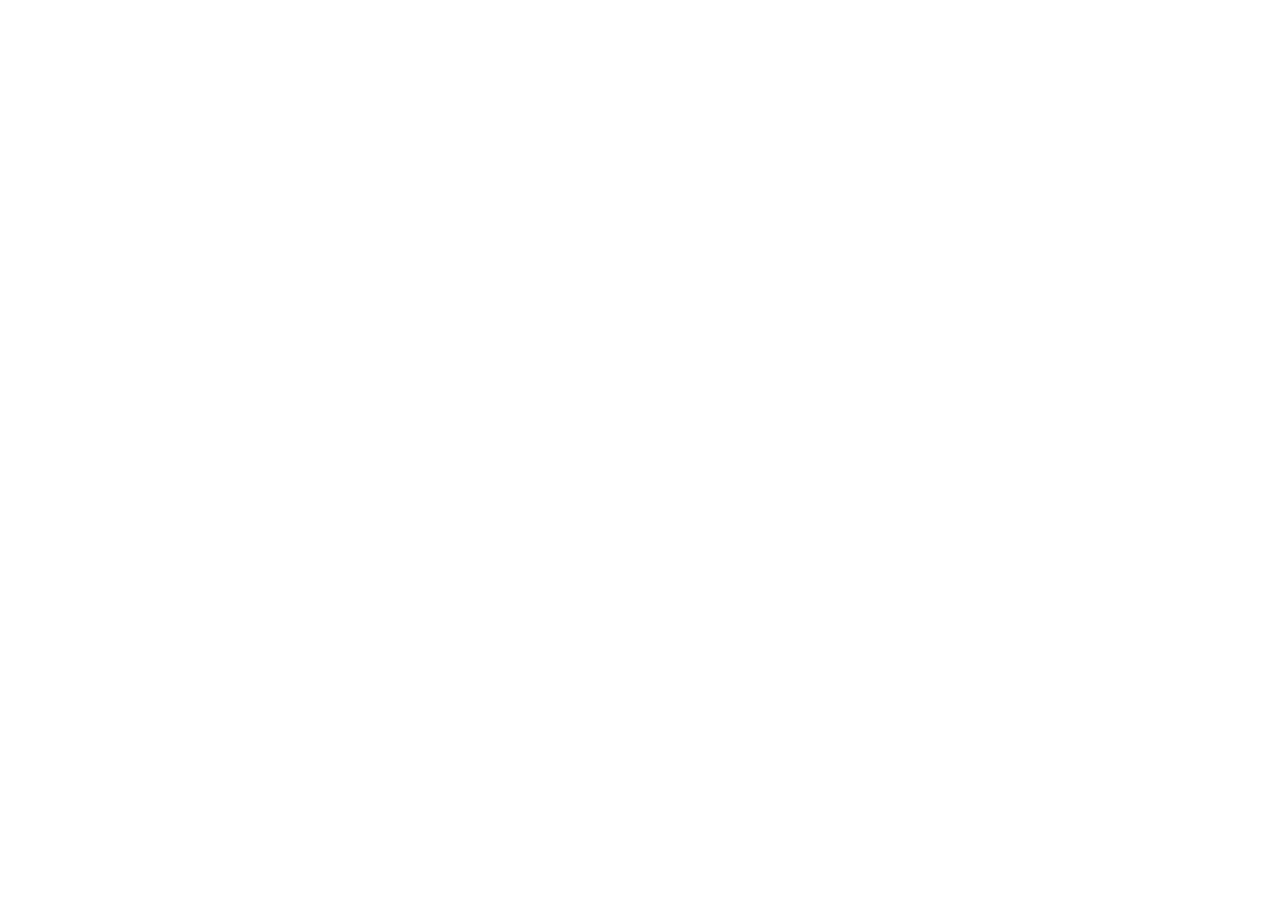
==== index.html @ effb959e "Se da inicio al Proyecto BarberFlow" ====
<!DOCTYPE html>
<html lang="en">
<head>
    <meta charset="UTF-8">
    <meta name="viewport" content="width=device-width, initial-scale=1.0">
    <title>BarberFlow</title>
</head>
<body>
    
</body>
</html>
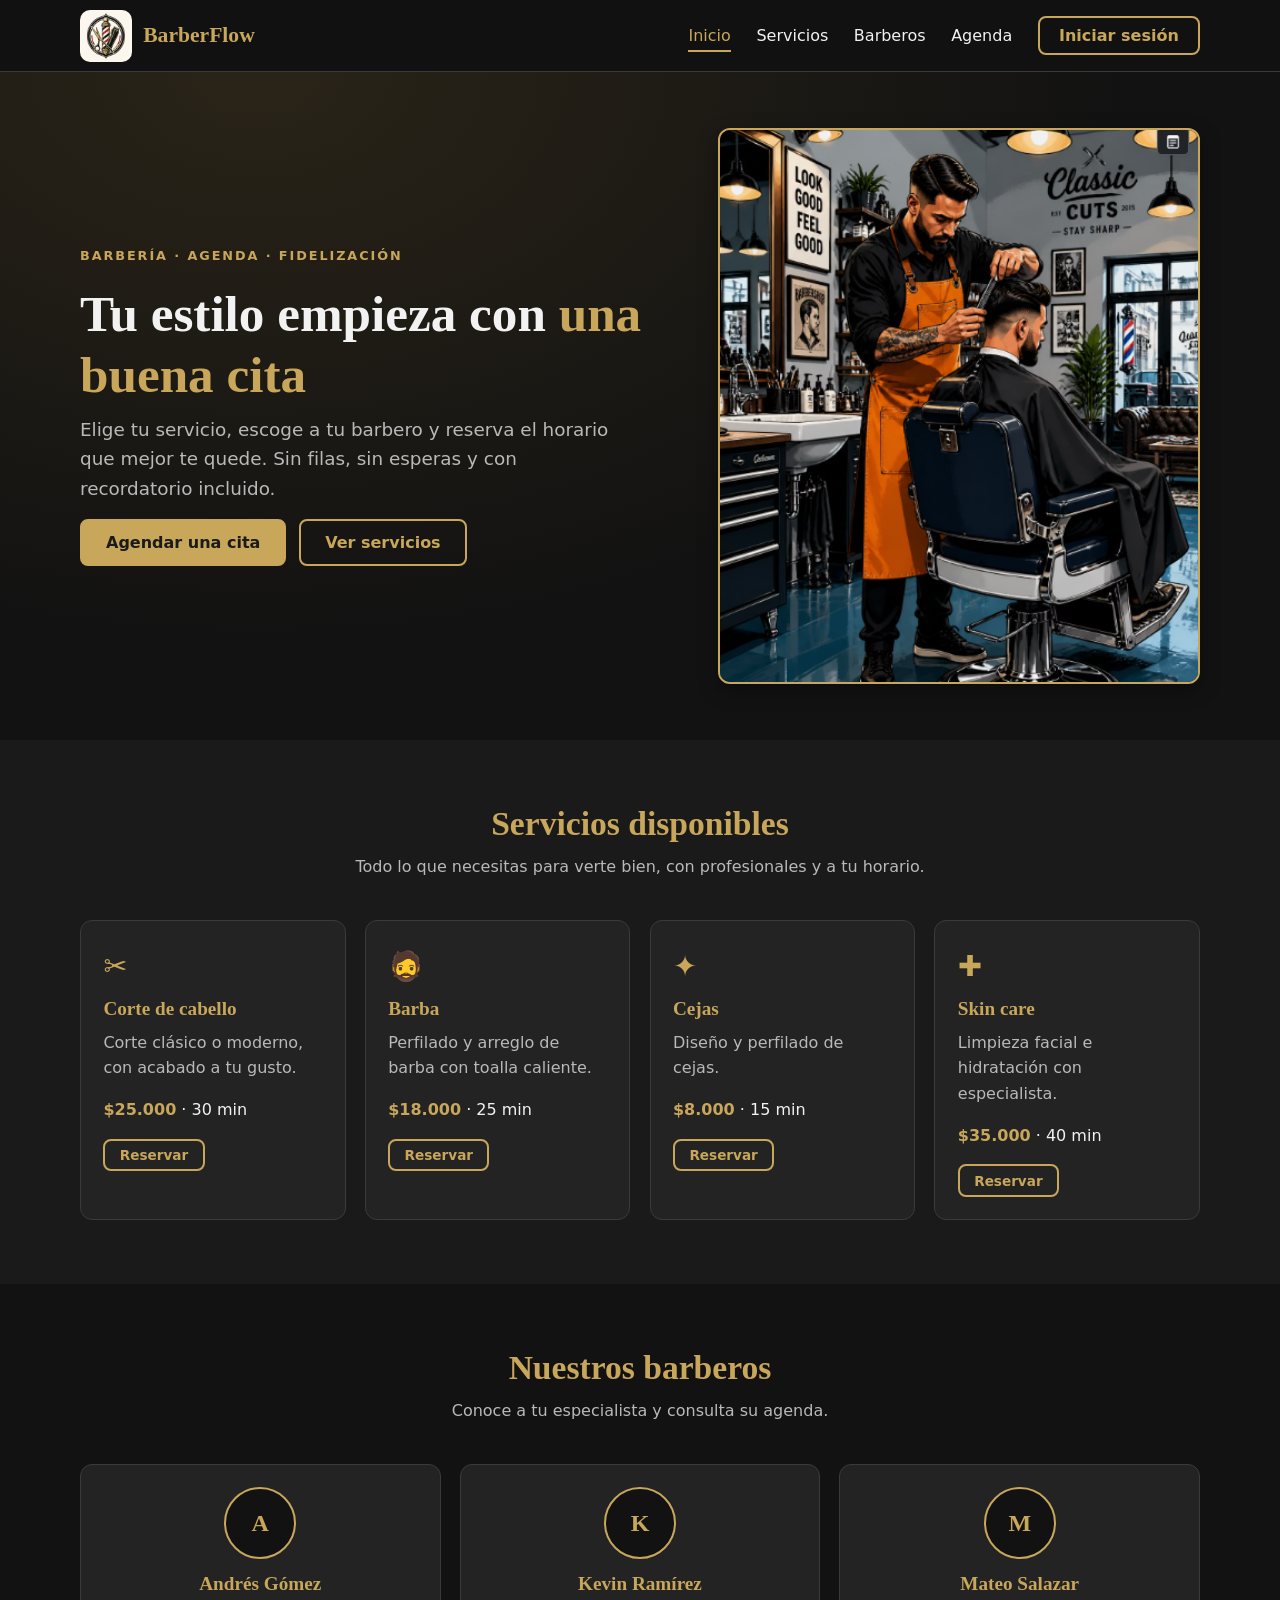
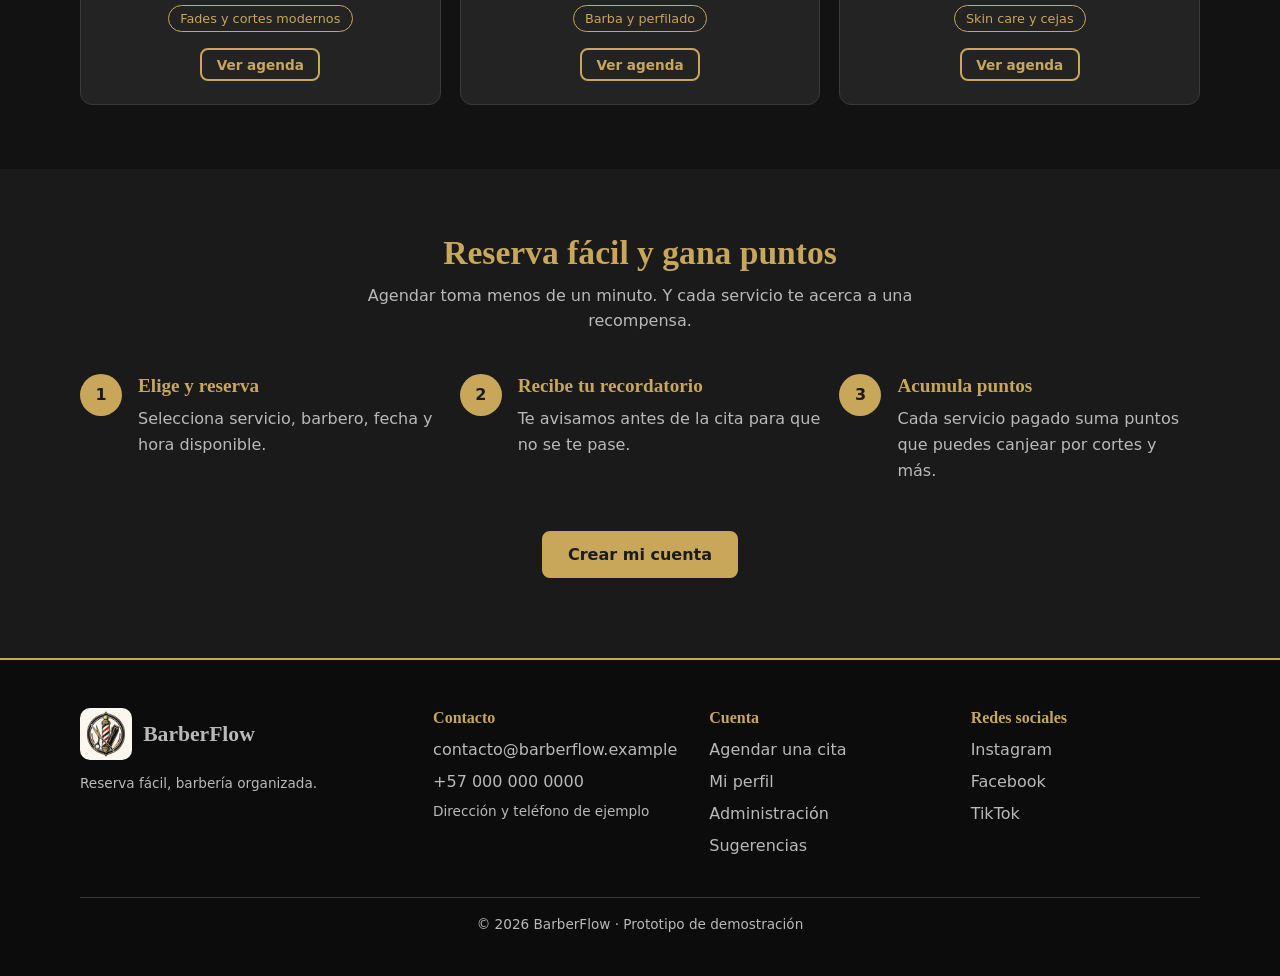
==== commit 52918540: "Se agrega toda la interfaz visual del proyecto" ====
--- a/index.html
+++ b/index.html
@@ -1,11 +1,80 @@
 <!DOCTYPE html>
-<html lang="en">
+<html lang="es">
 <head>
     <meta charset="UTF-8">
     <meta name="viewport" content="width=device-width, initial-scale=1.0">
-    <title>BarberFlow</title>
+    <meta name="description" content="BarberFlow: reserva tu cita en la barbería, acumula puntos y gestiona tu agenda.">
+    <link rel="icon" href="img/logo.png">
+    <title>BarberFlow · Reserva tu cita</title>
+    <link rel="stylesheet" href="css/styles.css">
 </head>
-<body>
-    
+<body data-page="inicio">
+    <a class="skip-link" href="#contenido">Saltar al contenido</a>
+    <header id="site-header"></header>
+
+    <main id="contenido">
+        <!-- Sección principal -->
+        <section class="hero">
+            <div class="container hero__grid">
+                <div>
+                    <p class="hero__eyebrow">Barbería · Agenda · Fidelización</p>
+                    <h1>Tu estilo empieza con <em>una buena cita</em></h1>
+                    <p class="lead">Elige tu servicio, escoge a tu barbero y reserva el horario que mejor te quede. Sin filas, sin esperas y con recordatorio incluido.</p>
+                    <div class="hero__actions">
+                        <a class="btn" href="reserva.html">Agendar una cita</a>
+                        <a class="btn btn--outline" href="#servicios">Ver servicios</a>
+                    </div>
+                </div>
+                <img class="hero__photo" src="img/barberia.png" width="430" height="556"
+                     alt="Un barbero atiende a un cliente sentado en la silla de la barbería">
+            </div>
+        </section>
+
+        <!-- Servicios -->
+        <section class="section section--alt" id="servicios">
+            <div class="container">
+                <div class="section__head">
+                    <h2>Servicios disponibles</h2>
+                    <p>Todo lo que necesitas para verte bien, con profesionales y a tu horario.</p>
+                </div>
+                <div class="grid grid--4" id="lista-servicios"></div>
+            </div>
+        </section>
+
+        <!-- Barberos -->
+        <section class="section" id="barberos">
+            <div class="container">
+                <div class="section__head">
+                    <h2>Nuestros barberos</h2>
+                    <p>Conoce a tu especialista y consulta su agenda.</p>
+                </div>
+                <div class="grid grid--3" id="lista-barberos"></div>
+            </div>
+        </section>
+
+        <!-- Cómo funciona -->
+        <section class="section section--alt" id="como-funciona">
+            <div class="container">
+                <div class="section__head">
+                    <h2>Reserva fácil y gana puntos</h2>
+                    <p>Agendar toma menos de un minuto. Y cada servicio te acerca a una recompensa.</p>
+                </div>
+                <div class="grid grid--3">
+                    <div class="feature"><span class="feature__num">1</span>
+                        <div><h3>Elige y reserva</h3><p class="muted">Selecciona servicio, barbero, fecha y hora disponible.</p></div></div>
+                    <div class="feature"><span class="feature__num">2</span>
+                        <div><h3>Recibe tu recordatorio</h3><p class="muted">Te avisamos antes de la cita para que no se te pase.</p></div></div>
+                    <div class="feature"><span class="feature__num">3</span>
+                        <div><h3>Acumula puntos</h3><p class="muted">Cada servicio pagado suma puntos que puedes canjear por cortes y más.</p></div></div>
+                </div>
+                <p style="text-align:center; margin-top:2rem"><a class="btn" href="login.html#registro">Crear mi cuenta</a></p>
+            </div>
+        </section>
+    </main>
+
+    <footer id="site-footer"></footer>
+
+    <script src="js/data.js"></script>
+    <script src="js/main.js"></script>
 </body>
-</html>+</html>
--- a/css/styles.css
+++ b/css/styles.css
@@ -0,0 +1,272 @@
+/* =====================================================
+   BarberFlow · estilos
+   Paleta: carbón + dorado (combina con el logo)
+   ===================================================== */
+:root {
+  --bg: #121212;          /* fondo principal (carbón) */
+  --bg-2: #1a1a1a;        /* secciones alternas */
+  --bg-3: #232323;        /* tarjetas sobre oscuro */
+  --gold: #c8a65a;        /* acento: títulos, iconos, detalles */
+  --gold-light: #dcc17f;  /* hover */
+  --text: #f2f2f2;        /* texto sobre oscuro */
+  --text-soft: #b9b9b9;
+  --paper: #f7f4ee;       /* superficies claras: formularios, tablas, calendario */
+  --paper-2: #ebe6da;
+  --ink: #1b1b1b;         /* texto sobre claro */
+  --ink-soft: #5b5b5b;
+  --line: #3a3a3a;
+  --line-paper: #d9d2c2;
+  --ok: #2f7d4f;
+  --err: #b3261e;
+  --warn: #9a6a00;
+  --radius: 12px;
+  --shadow: 0 6px 20px rgba(0, 0, 0, .35);
+  --font-body: "Segoe UI", system-ui, -apple-system, Roboto, Arial, sans-serif;
+  --font-title: Georgia, "Times New Roman", serif;
+}
+
+*, *::before, *::after { box-sizing: border-box; }
+html { scroll-behavior: smooth; }
+body {
+  margin: 0; background: var(--bg); color: var(--text);
+  font-family: var(--font-body); line-height: 1.6; overflow-x: hidden;
+}
+img { max-width: 100%; display: block; }
+a { color: inherit; }
+ul { list-style: none; margin: 0; padding: 0; }
+h1, h2, h3, h4 { font-family: var(--font-title); line-height: 1.2; margin: 0 0 .6rem; color: var(--gold); }
+h1 { font-size: clamp(2rem, 5vw, 3.2rem); }
+h2 { font-size: clamp(1.5rem, 3.2vw, 2.1rem); }
+h3 { font-size: 1.2rem; }
+p { margin: 0 0 1rem; }
+
+.container { width: min(1120px, 92%); margin-inline: auto; }
+.section { padding: 4rem 0; }
+.section--alt { background: var(--bg-2); }
+.section__head { text-align: center; max-width: 640px; margin: 0 auto 2.5rem; }
+.section__head p { color: var(--text-soft); }
+.muted { color: var(--text-soft); }
+.small { font-size: .85rem; }
+.sr-only { position: absolute; width: 1px; height: 1px; overflow: hidden; clip: rect(0 0 0 0); white-space: nowrap; }
+
+/* Foco visible para navegación con teclado */
+:focus-visible { outline: 3px solid var(--gold-light); outline-offset: 2px; }
+.skip-link { position: absolute; left: -999px; top: 0; background: var(--gold); color: var(--ink); padding: .6rem 1rem; z-index: 100; }
+.skip-link:focus { left: 0; }
+
+/* ---------- Botones ---------- */
+.btn {
+  display: inline-flex; align-items: center; justify-content: center; gap: .4rem;
+  padding: .75rem 1.5rem; border-radius: 8px; border: 2px solid var(--gold);
+  background: var(--gold); color: var(--ink); font: 700 1rem var(--font-body);
+  text-decoration: none; cursor: pointer; transition: background .2s, color .2s, transform .1s;
+}
+.btn:hover { background: var(--gold-light); border-color: var(--gold-light); }
+.btn:active { transform: translateY(1px); }
+.btn--outline { background: transparent; color: var(--gold); }
+.btn--outline:hover { background: var(--gold); color: var(--ink); }
+.btn--danger { background: transparent; border-color: var(--err); color: var(--err); }
+.btn--danger:hover { background: var(--err); color: #fff; border-color: var(--err); }
+.btn--sm { padding: .4rem .9rem; font-size: .85rem; }
+.btn--block { width: 100%; }
+.btn[disabled] { opacity: .5; cursor: not-allowed; }
+
+/* ---------- Cabecera ---------- */
+.site-header { position: sticky; top: 0; z-index: 50; background: rgba(18, 18, 18, .96); border-bottom: 1px solid var(--line); backdrop-filter: blur(6px); }
+.site-header__inner { display: flex; align-items: center; justify-content: space-between; gap: 1rem; padding: .6rem 0; }
+.brand { display: flex; align-items: center; gap: .7rem; text-decoration: none; font: 700 1.35rem var(--font-title); color: var(--gold); }
+.brand img { width: 52px; height: 52px; border-radius: 10px; }
+.nav-toggle { display: none; background: none; border: 2px solid var(--gold); color: var(--gold); border-radius: 8px; padding: .4rem .7rem; font-size: 1.3rem; cursor: pointer; }
+.nav ul { display: flex; align-items: center; gap: 1.6rem; }
+.nav a { text-decoration: none; padding: .3rem 0; border-bottom: 2px solid transparent; }
+.nav a:hover, .nav a[aria-current="page"] { color: var(--gold); border-bottom-color: var(--gold); }
+.nav a.btn { padding: .5rem 1.2rem; border-bottom: 2px solid var(--gold); }
+.nav a.btn:hover { color: var(--ink); }
+
+/* ---------- Hero ---------- */
+.hero { padding: 3.5rem 0; background: radial-gradient(ellipse at 20% 0%, #2a2418 0%, var(--bg) 60%); }
+.hero__grid { display: grid; grid-template-columns: 1.1fr .9fr; gap: 3rem; align-items: center; }
+.hero__eyebrow { color: var(--gold); letter-spacing: .15em; text-transform: uppercase; font-size: .8rem; font-weight: 700; }
+.hero h1 { color: var(--text); }
+.hero h1 em { color: var(--gold); font-style: normal; }
+.hero p.lead { font-size: 1.15rem; color: var(--text-soft); max-width: 46ch; }
+.hero__actions { display: flex; gap: .8rem; flex-wrap: wrap; }
+.hero__photo {
+  width: 100%; aspect-ratio: 4 / 5; object-fit: cover; object-position: center 25%;
+  border-radius: var(--radius); border: 2px solid var(--gold); box-shadow: var(--shadow);
+}
+
+/* ---------- Tarjetas ---------- */
+.grid { display: grid; gap: 1.2rem; }
+.grid--4 { grid-template-columns: repeat(auto-fit, minmax(230px, 1fr)); }
+.grid--3 { grid-template-columns: repeat(auto-fit, minmax(260px, 1fr)); }
+.grid--2 { grid-template-columns: repeat(auto-fit, minmax(300px, 1fr)); }
+.card { background: var(--bg-3); border: 1px solid var(--line); border-radius: var(--radius); padding: 1.4rem; }
+.card--paper { background: var(--paper); color: var(--ink); border-color: var(--line-paper); }
+.card--paper h2, .card--paper h3 { color: #6b5420; }
+.card--paper .muted { color: var(--ink-soft); }
+.card__icon { font-size: 1.8rem; color: var(--gold); margin-bottom: .5rem; }
+.price { color: var(--gold); font-weight: 700; }
+.barber-card { text-align: center; }
+.avatar { width: 72px; height: 72px; border-radius: 50%; border: 2px solid var(--gold); display: grid; place-items: center; margin: 0 auto .8rem; font: 700 1.5rem var(--font-title); color: var(--gold); background: var(--bg); }
+.tag { display: inline-block; padding: .15rem .7rem; border-radius: 999px; border: 1px solid var(--gold); color: var(--gold); font-size: .8rem; }
+
+.feature { display: flex; gap: 1rem; align-items: flex-start; }
+.feature__num { flex: none; width: 42px; height: 42px; border-radius: 50%; background: var(--gold); color: var(--ink); display: grid; place-items: center; font-weight: 800; }
+
+/* ---------- Formularios (superficie clara) ---------- */
+.form label, .field label { display: block; font-weight: 600; margin-bottom: .3rem; color: var(--ink); }
+.input, .form input, .form select, .form textarea, .select {
+  width: 100%; padding: .65rem .8rem; border: 2px solid var(--line-paper); border-radius: 8px;
+  background: #fff; color: var(--ink); font: 1rem var(--font-body);
+}
+.input:hover, .form input:hover, .form select:hover { border-color: var(--gold); }
+.field { margin-bottom: 1rem; }
+.field--error input { border-color: var(--err); }
+.field__msg { display: block; min-height: 1.1em; font-size: .85rem; color: var(--err); margin-top: .25rem; }
+.field__hint { font-size: .85rem; color: var(--ink-soft); }
+.pass-wrap { position: relative; }
+.pass-wrap input { padding-right: 5.2rem; }
+.pass-toggle { position: absolute; right: .4rem; top: 50%; transform: translateY(-50%); background: none; border: 0; color: #6b5420; font-weight: 700; cursor: pointer; padding: .3rem .5rem; }
+.alert { padding: .8rem 1rem; border-radius: 8px; margin: 1rem 0; font-weight: 600; border: 1px solid; }
+.alert--ok { background: #e4f3ea; color: var(--ok); border-color: var(--ok); }
+.alert--err { background: #fbe9e7; color: var(--err); border-color: var(--err); }
+.alert--info { background: #f6efd9; color: #6b5420; border-color: var(--gold); }
+.alert[hidden] { display: none; }
+
+/* ---------- Pestañas ---------- */
+.tabs { display: flex; gap: .4rem; flex-wrap: wrap; margin-bottom: 1.2rem; border-bottom: 1px solid var(--line); }
+.tab { background: none; border: 0; border-bottom: 3px solid transparent; color: var(--text-soft); padding: .7rem 1.1rem; font: 700 1rem var(--font-body); cursor: pointer; }
+.tab:hover { color: var(--gold-light); }
+.tab[aria-selected="true"] { color: var(--gold); border-bottom-color: var(--gold); }
+.tab-panel[hidden] { display: none; }
+
+/* ---------- Auth ---------- */
+.auth { max-width: 480px; margin: 3rem auto; }
+.auth .card { padding: 2rem; }
+.link-btn { background: none; border: 0; padding: 0; color: #6b5420; text-decoration: underline; cursor: pointer; font: inherit; }
+
+/* ---------- Reserva ---------- */
+.stepper { display: flex; gap: .5rem; margin-bottom: 1.5rem; flex-wrap: wrap; }
+.stepper li { flex: 1; min-width: 110px; padding: .6rem .8rem; border-radius: 8px; background: var(--bg-3); border: 1px solid var(--line); color: var(--text-soft); font-size: .9rem; text-align: center; }
+.stepper li.is-active { background: var(--gold); color: var(--ink); font-weight: 700; border-color: var(--gold); }
+.stepper li.is-done { border-color: var(--gold); color: var(--gold); }
+.choice { display: flex; gap: .8rem; align-items: center; padding: 1rem; border: 2px solid var(--line-paper); border-radius: 10px; background: #fff; cursor: pointer; margin-bottom: .7rem; color: var(--ink); }
+.choice:hover { border-color: var(--gold); }
+.choice:has(input:checked) { border-color: var(--gold); background: #f6efd9; }
+.choice input { accent-color: #8a6b25; width: 18px; height: 18px; }
+.choice strong { display: block; }
+.slots { display: flex; flex-wrap: wrap; gap: .5rem; margin: .5rem 0 1rem; }
+.slot input { position: absolute; opacity: 0; }
+.slot span { display: inline-block; padding: .5rem 1rem; border: 2px solid var(--line-paper); border-radius: 8px; background: #fff; cursor: pointer; color: var(--ink); }
+.slot span:hover { border-color: var(--gold); }
+.slot input:checked + span { background: var(--gold); border-color: #8a6b25; font-weight: 700; }
+.slot input:focus-visible + span { outline: 3px solid var(--gold-light); outline-offset: 2px; }
+.slot input:disabled + span { background: #eee; color: #999; text-decoration: line-through; cursor: not-allowed; }
+.wizard-nav { display: flex; justify-content: space-between; gap: 1rem; margin-top: 1.2rem; }
+.summary { margin: 0; }
+.summary div { display: flex; justify-content: space-between; gap: 1rem; padding: .6rem 0; border-bottom: 1px solid var(--line-paper); }
+.summary dt { color: var(--ink-soft); }
+.summary dd { margin: 0; font-weight: 700; text-align: right; }
+
+/* ---------- Listas de citas ---------- */
+.appt { display: flex; justify-content: space-between; align-items: center; gap: 1rem; flex-wrap: wrap; padding: .9rem 0; border-bottom: 1px solid var(--line-paper); }
+.appt:last-child { border-bottom: 0; }
+.appt__actions { display: flex; gap: .5rem; flex-wrap: wrap; }
+.badge { display: inline-block; padding: .1rem .6rem; border-radius: 999px; font-size: .78rem; font-weight: 700; }
+.badge--ok { background: #e4f3ea; color: var(--ok); }
+.badge--pending { background: #f8ecd0; color: var(--warn); }
+.badge--cancel { background: #fbe9e7; color: var(--err); }
+
+/* ---------- Perfil ---------- */
+.points { display: flex; align-items: center; gap: 1.5rem; flex-wrap: wrap; }
+.points__num { font: 700 3rem var(--font-title); color: #6b5420; line-height: 1; }
+.progress { flex: 1; min-width: 200px; }
+.progress__bar { height: 12px; background: var(--paper-2); border-radius: 999px; overflow: hidden; border: 1px solid var(--line-paper); }
+.progress__fill { height: 100%; background: var(--gold); width: 0; transition: width .5s; }
+
+/* ---------- Tablas ---------- */
+.table-wrap { overflow-x: auto; }
+table { width: 100%; border-collapse: collapse; color: var(--ink); }
+th, td { padding: .65rem .6rem; text-align: left; border-bottom: 1px solid var(--line-paper); }
+th { font-size: .78rem; text-transform: uppercase; letter-spacing: .05em; color: #6b5420; }
+td.num, th.num { text-align: right; }
+
+/* ---------- Agenda / calendario ---------- */
+.toolbar { display: flex; flex-wrap: wrap; gap: 1rem; align-items: end; margin-bottom: 1.2rem; }
+.toolbar .field { margin: 0; min-width: 150px; flex: 1; }
+.toolbar__nav { display: flex; gap: .5rem; align-items: center; flex-wrap: wrap; }
+.cal__title { font: 700 1.5rem var(--font-title); color: #6b5420; text-align: center; margin-bottom: .8rem; text-transform: capitalize; }
+.cal { display: grid; grid-template-columns: repeat(7, minmax(0, 1fr)); gap: 4px; }
+.cal__dow { text-align: center; font-weight: 700; font-size: .8rem; color: #6b5420; padding: .3rem 0; text-transform: uppercase; }
+.cal__day { min-height: 104px; background: #fff; border: 1px solid var(--line-paper); border-radius: 8px; padding: .3rem; cursor: pointer; text-align: left; font: inherit; color: var(--ink); overflow: hidden; }
+.cal__day:hover { border-color: var(--gold); }
+.cal__day--empty { background: transparent; border: 0; cursor: default; }
+.cal__day--today { border: 2px solid var(--gold); background: #fbf5e4; }
+.cal__day--selected { outline: 3px solid var(--gold-light); }
+.cal__num { font-weight: 700; font-size: .85rem; display: block; margin-bottom: .2rem; }
+.cal__ev { display: block; font-size: .72rem; line-height: 1.25; background: #f1e7c8; border-left: 3px solid var(--gold); border-radius: 3px; padding: 1px 4px; margin-bottom: 2px; white-space: nowrap; overflow: hidden; text-overflow: ellipsis; }
+.cal__more { font-size: .72rem; color: #6b5420; font-weight: 700; }
+.cal__count { display: none; }
+
+/* ---------- Admin ---------- */
+.demo-banner { background: #f6efd9; color: #5a4512; border: 1px dashed var(--gold); border-radius: 8px; padding: .7rem 1rem; margin-bottom: 1.2rem; font-size: .9rem; }
+.kpis { display: grid; grid-template-columns: repeat(auto-fit, minmax(190px, 1fr)); gap: 1rem; margin-bottom: 1.2rem; }
+.kpi { background: var(--paper); color: var(--ink); border-radius: var(--radius); padding: 1rem 1.2rem; border-left: 5px solid var(--gold); }
+.kpi span { display: block; color: var(--ink-soft); font-size: .85rem; }
+.kpi strong { font: 700 1.7rem var(--font-title); }
+.kpi--neg strong { color: var(--err); }
+.kpi--pos strong { color: var(--ok); }
+.bar-row { margin-bottom: .9rem; color: var(--ink); }
+.bar-row__label { display: flex; justify-content: space-between; font-size: .9rem; margin-bottom: .2rem; }
+.bar { height: 14px; border-radius: 999px; background: var(--paper-2); overflow: hidden; }
+.bar > i { display: block; height: 100%; background: var(--gold); transition: width .5s; }
+.bar--red > i { background: #b3615b; }
+.inline-form { display: flex; flex-wrap: wrap; gap: .7rem; align-items: end; margin-top: 1.2rem; padding-top: 1rem; border-top: 1px solid var(--line-paper); }
+.inline-form .field { margin: 0; flex: 1; min-width: 150px; }
+
+/* ---------- Diálogo ---------- */
+dialog { border: 2px solid var(--gold); border-radius: var(--radius); padding: 1.6rem; background: var(--paper); color: var(--ink); max-width: min(440px, 92vw); }
+dialog::backdrop { background: rgba(0, 0, 0, .65); }
+dialog h2 { color: #6b5420; }
+.dialog-actions { display: flex; gap: .6rem; justify-content: flex-end; margin-top: 1rem; }
+
+/* ---------- Pie ---------- */
+.site-footer { background: #0c0c0c; border-top: 2px solid var(--gold); padding: 3rem 0 1.5rem; margin-top: 0; }
+.footer__grid { display: grid; grid-template-columns: 1.4fr 1fr 1fr 1fr; gap: 2rem; }
+.footer__grid h3 { font-size: 1rem; }
+.footer__grid li { margin-bottom: .4rem; }
+.footer__grid a { color: var(--text-soft); text-decoration: none; }
+.footer__grid a:hover { color: var(--gold); text-decoration: underline; }
+.footer__bottom { margin-top: 2rem; padding-top: 1rem; border-top: 1px solid var(--line); text-align: center; font-size: .85rem; color: var(--text-soft); }
+.link-dark { color: var(--text-soft); background: none; border: 0; padding: 0; font: inherit; cursor: pointer; }
+.link-dark:hover { color: var(--gold); text-decoration: underline; }
+
+/* ---------- Tablet ---------- */
+@media (max-width: 960px) {
+  .hero__grid { grid-template-columns: 1fr; }
+  .hero__photo { max-width: 460px; margin-inline: auto; }
+  .footer__grid { grid-template-columns: 1fr 1fr; }
+}
+
+/* ---------- Móvil ---------- */
+@media (max-width: 720px) {
+  .section { padding: 2.5rem 0; }
+  .nav-toggle { display: block; }
+  .nav { display: none; position: absolute; left: 0; right: 0; top: 100%; background: #121212; border-bottom: 1px solid var(--line); padding: 1rem 4%; }
+  .nav.is-open { display: block; }
+  .nav ul { flex-direction: column; align-items: flex-start; gap: .8rem; }
+  .footer__grid { grid-template-columns: 1fr; }
+  .stepper li { min-width: calc(50% - .5rem); }
+  .hero__photo { aspect-ratio: 1 / 1.1; object-position: center 30%; }
+  /* Calendario compacto: solo puntos/contador, el detalle va debajo */
+  .cal { gap: 2px; }
+  .cal__day { min-height: 52px; padding: .2rem; text-align: center; }
+  .cal__ev, .cal__more { display: none; }
+  .cal__count { display: inline-block; margin-top: .1rem; background: var(--gold); color: var(--ink); border-radius: 999px; font-size: .7rem; font-weight: 700; padding: 0 .4rem; }
+  .cal__dow { font-size: .65rem; }
+}
+
+@media (prefers-reduced-motion: reduce) {
+  * { transition: none !important; scroll-behavior: auto !important; }
+}
